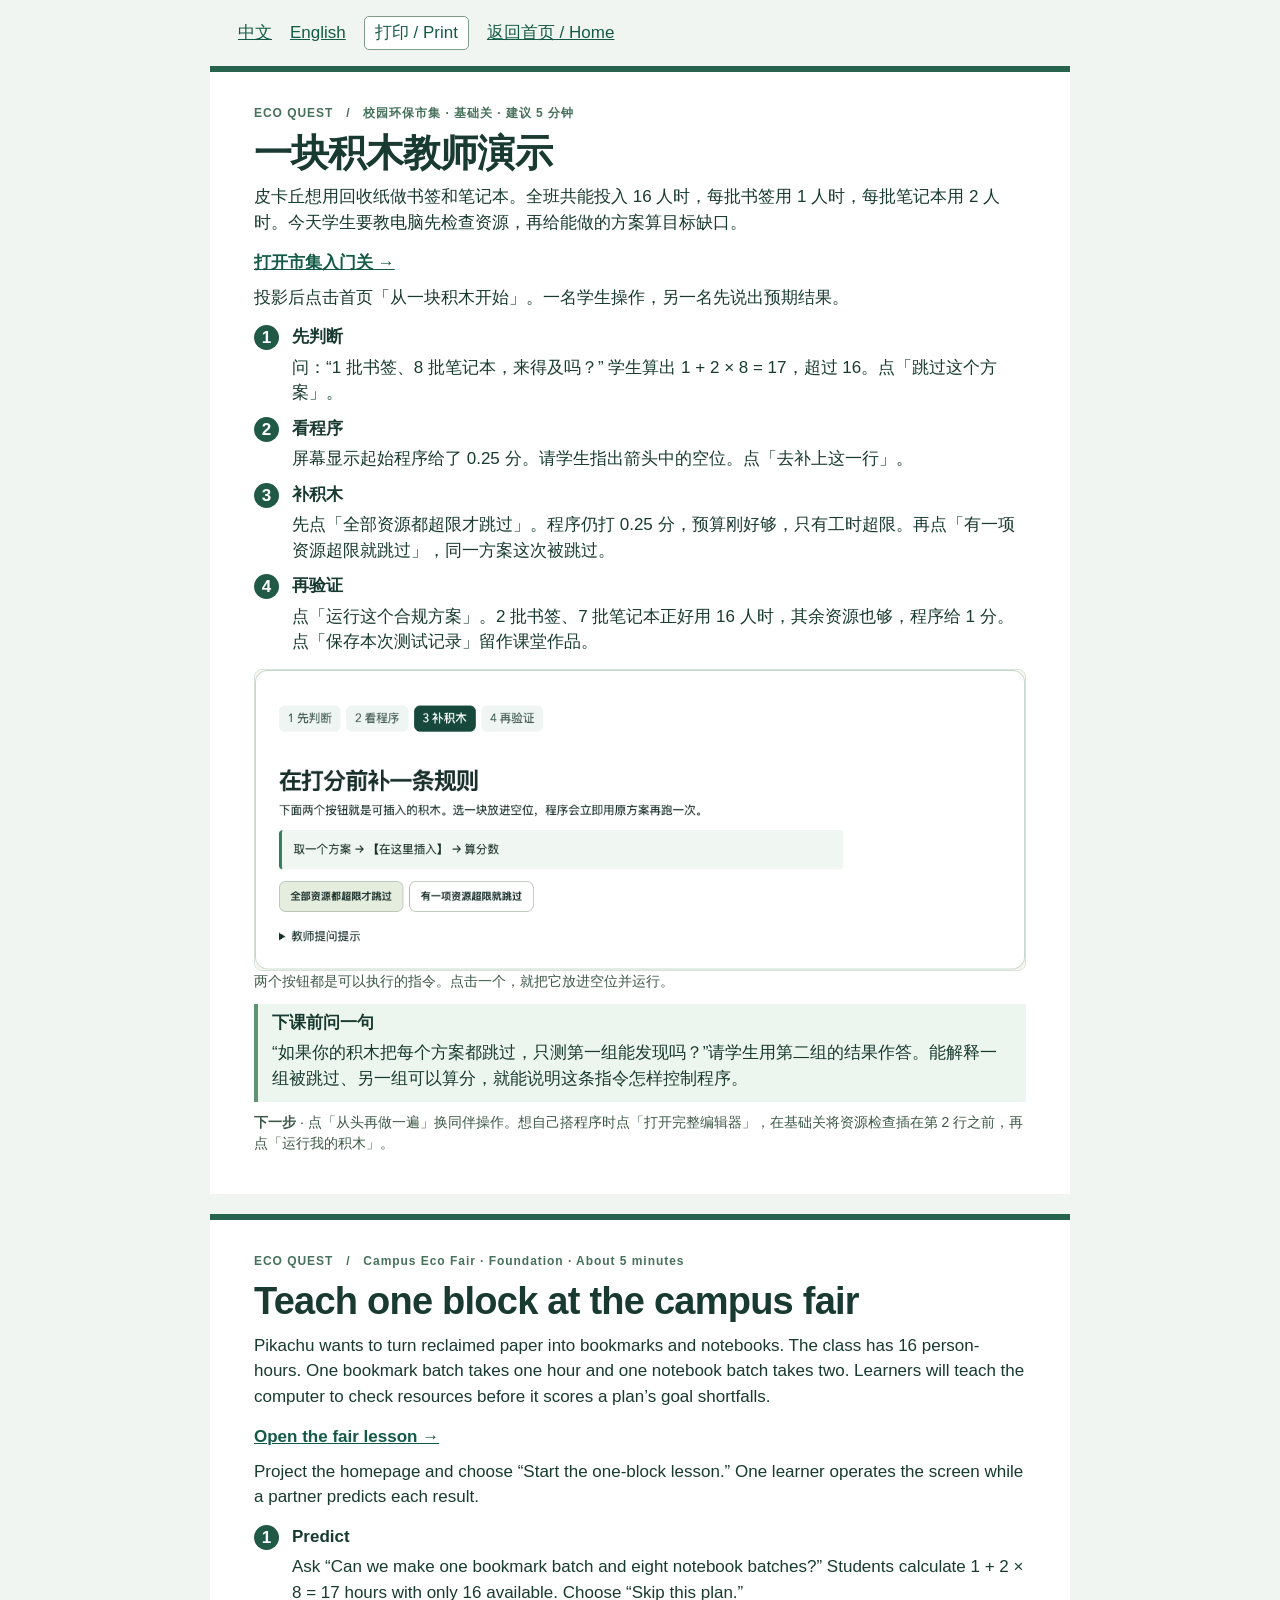
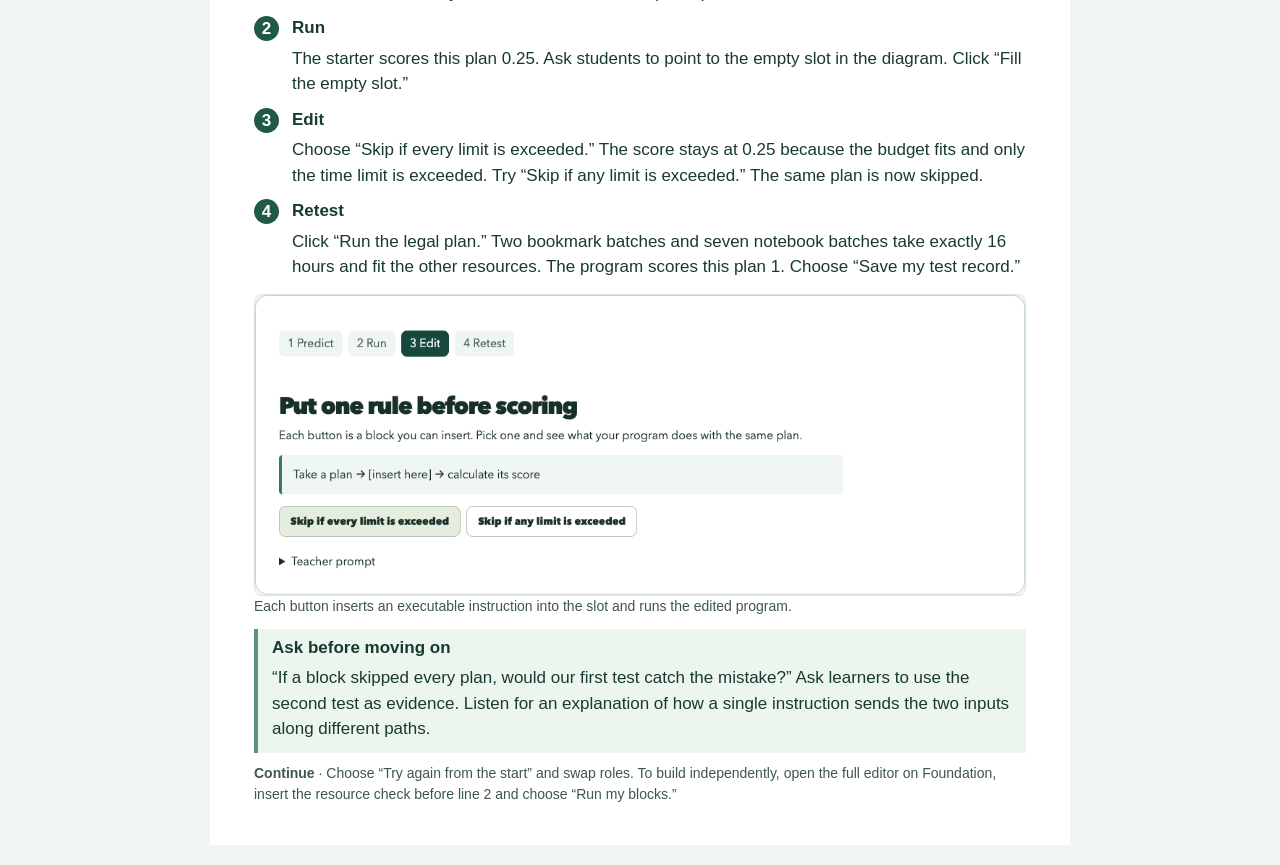
==== first-lesson.html @ d8d4cd1b "Teach resource checks with a one-block lesson and bilingual walkthrough" ====
<!doctype html>
<html lang="zh-Hans"><head><meta charset="utf-8"><meta name="viewport" content="width=device-width,initial-scale=1">
<title>一块积木教师教程 · One-block teacher walkthrough | Eco Quest</title>
<style>
*{box-sizing:border-box}html{color-scheme:light}body{margin:0;background:#f1f5f1;color:#183a30;font:17px/1.5 'PingFang SC','Helvetica Neue',Arial,sans-serif}nav,.sheet{max-width:860px;margin:0 auto}nav{padding:16px 28px;display:flex;flex-wrap:wrap;gap:18px;align-items:center}a,button{color:#135b46}button{cursor:pointer;font:inherit;border:1px solid #7e9d89;background:white;border-radius:5px;padding:3px 10px}a:focus-visible,button:focus-visible{outline:3px solid #905800}.sheet{background:white;padding:32px 44px 40px;margin-bottom:20px;border-top:6px solid #27634f;scroll-margin-top:5px}.eyebrow{font-size:12px;font-weight:bold;letter-spacing:.08em;color:#46715b}h1{font-size:clamp(27px,5vw,38px);letter-spacing:-.02em;line-height:1.13;margin:10px 0}h2{font-size:19px;margin:13px 0 2px}p{margin:5px 0}.launch{display:inline-block;margin:10px 0 4px;font-weight:700}ol{list-style:none;counter-reset:step;padding:0;margin:14px 0}li{counter-increment:step;position:relative;padding-left:38px;margin:10px 0}li:before{content:counter(step);position:absolute;left:0;top:1px;width:25px;height:25px;border-radius:50%;background:#205a46;color:white;text-align:center;font-weight:bold}figure{margin:12px 0 8px}img{display:block;width:100%;height:auto;border:1px solid #d7e2d9;border-radius:8px}figcaption,footer{font-size:14px;color:#3d5848}aside{border-left:4px solid #5e9374;background:#edf6ee;padding:6px 14px;margin-top:12px}footer{margin-top:10px}.printurl{display:none}@media(max-width:560px){.sheet{padding:20px}nav{padding:12px 20px}}@page{size:A4;margin:13mm 15mm}@media print{body{background:white;color:#123226;font-size:10.5pt;line-height:1.35;-webkit-print-color-adjust:exact;print-color-adjust:exact}nav,.launch{display:none}.printurl{display:block;font-size:9pt;color:#345845}.sheet{padding:4mm 0 0;margin:0;border-top:4px solid #27634f;max-width:none}.sheet+.sheet{break-before:page}.eyebrow{font-size:8pt}h1{font-size:23pt;margin:5px 0}h2{font-size:12pt}figure{width:90%;margin:8px 0}li{margin:7px 0}aside{margin-top:6px}figcaption,footer{font-size:9pt}}
</style></head><body><nav aria-label="Language and print"><a href="#zh">中文</a><a href="#en">English</a><button type="button" onclick="window.print()">打印 / Print</button><a href="index.html#home">返回首页 / Home</a></nav><main class="sheet" id="zh" lang="zh-Hans" aria-label="一块积木教师演示"><div class="eyebrow">ECO QUEST &nbsp; / &nbsp; 校园环保市集 · 基础关 · 建议 5 分钟</div><h1>一块积木教师演示</h1><p>皮卡丘想用回收纸做书签和笔记本。全班共能投入 16 人时，每批书签用 1 人时，每批笔记本用 2 人时。今天学生要教电脑先检查资源，再给能做的方案算目标缺口。</p><a class="launch" href="index.html?lang=zh#part/fair/code">打开市集入门关 →</a><p>投影后点击首页「从一块积木开始」。一名学生操作，另一名先说出预期结果。</p><div class="printurl">http://120.77.58.145/eco-quest/?lang=zh#part/fair/code</div><ol><li><strong>先判断</strong><p>问：“1 批书签、8 批笔记本，来得及吗？” 学生算出 1 + 2 × 8 = 17，超过 16。点「跳过这个方案」。</p></li><li><strong>看程序</strong><p>屏幕显示起始程序给了 0.25 分。请学生指出箭头中的空位。点「去补上这一行」。</p></li><li><strong>补积木</strong><p>先点「全部资源都超限才跳过」。程序仍打 0.25 分，预算刚好够，只有工时超限。再点「有一项资源超限就跳过」，同一方案这次被跳过。</p></li><li><strong>再验证</strong><p>点「运行这个合规方案」。2 批书签、7 批笔记本正好用 16 人时，其余资源也够，程序给 1 分。点「保存本次测试记录」留作课堂作品。</p></li></ol><figure><img src="assets/one-block-zh.png" alt="两个按钮都是可以执行的指令。点击一个，就把它放进空位并运行。"><figcaption>两个按钮都是可以执行的指令。点击一个，就把它放进空位并运行。</figcaption></figure><aside><strong>下课前问一句</strong><p>“如果你的积木把每个方案都跳过，只测第一组能发现吗？”请学生用第二组的结果作答。能解释一组被跳过、另一组可以算分，就能说明这条指令怎样控制程序。</p></aside><footer><strong>下一步</strong> · 点「从头再做一遍」换同伴操作。想自己搭程序时点「打开完整编辑器」，在基础关将资源检查插在第 2 行之前，再点「运行我的积木」。</footer></main><main class="sheet" id="en" lang="en" aria-label="Teach one block at the campus fair"><div class="eyebrow">ECO QUEST &nbsp; / &nbsp; Campus Eco Fair · Foundation · About 5 minutes</div><h1>Teach one block at the campus fair</h1><p>Pikachu wants to turn reclaimed paper into bookmarks and notebooks. The class has 16 person-hours. One bookmark batch takes one hour and one notebook batch takes two. Learners will teach the computer to check resources before it scores a plan’s goal shortfalls.</p><a class="launch" href="index.html?lang=en#part/fair/code">Open the fair lesson →</a><p>Project the homepage and choose “Start the one-block lesson.” One learner operates the screen while a partner predicts each result.</p><div class="printurl">http://120.77.58.145/eco-quest/?lang=en#part/fair/code</div><ol><li><strong>Predict</strong><p>Ask “Can we make one bookmark batch and eight notebook batches?” Students calculate 1 + 2 × 8 = 17 hours with only 16 available. Choose “Skip this plan.”</p></li><li><strong>Run</strong><p>The starter scores this plan 0.25. Ask students to point to the empty slot in the diagram. Click “Fill the empty slot.”</p></li><li><strong>Edit</strong><p>Choose “Skip if every limit is exceeded.” The score stays at 0.25 because the budget fits and only the time limit is exceeded. Try “Skip if any limit is exceeded.” The same plan is now skipped.</p></li><li><strong>Retest</strong><p>Click “Run the legal plan.” Two bookmark batches and seven notebook batches take exactly 16 hours and fit the other resources. The program scores this plan 1. Choose “Save my test record.”</p></li></ol><figure><img src="assets/one-block-en.png" alt="Each button inserts an executable instruction into the slot and runs the edited program."><figcaption>Each button inserts an executable instruction into the slot and runs the edited program.</figcaption></figure><aside><strong>Ask before moving on</strong><p>“If a block skipped every plan, would our first test catch the mistake?” Ask learners to use the second test as evidence. Listen for an explanation of how a single instruction sends the two inputs along different paths.</p></aside><footer><strong>Continue</strong> · Choose “Try again from the start” and swap roles. To build independently, open the full editor on Foundation, insert the resource check before line 2 and choose “Run my blocks.”</footer></main></body></html>
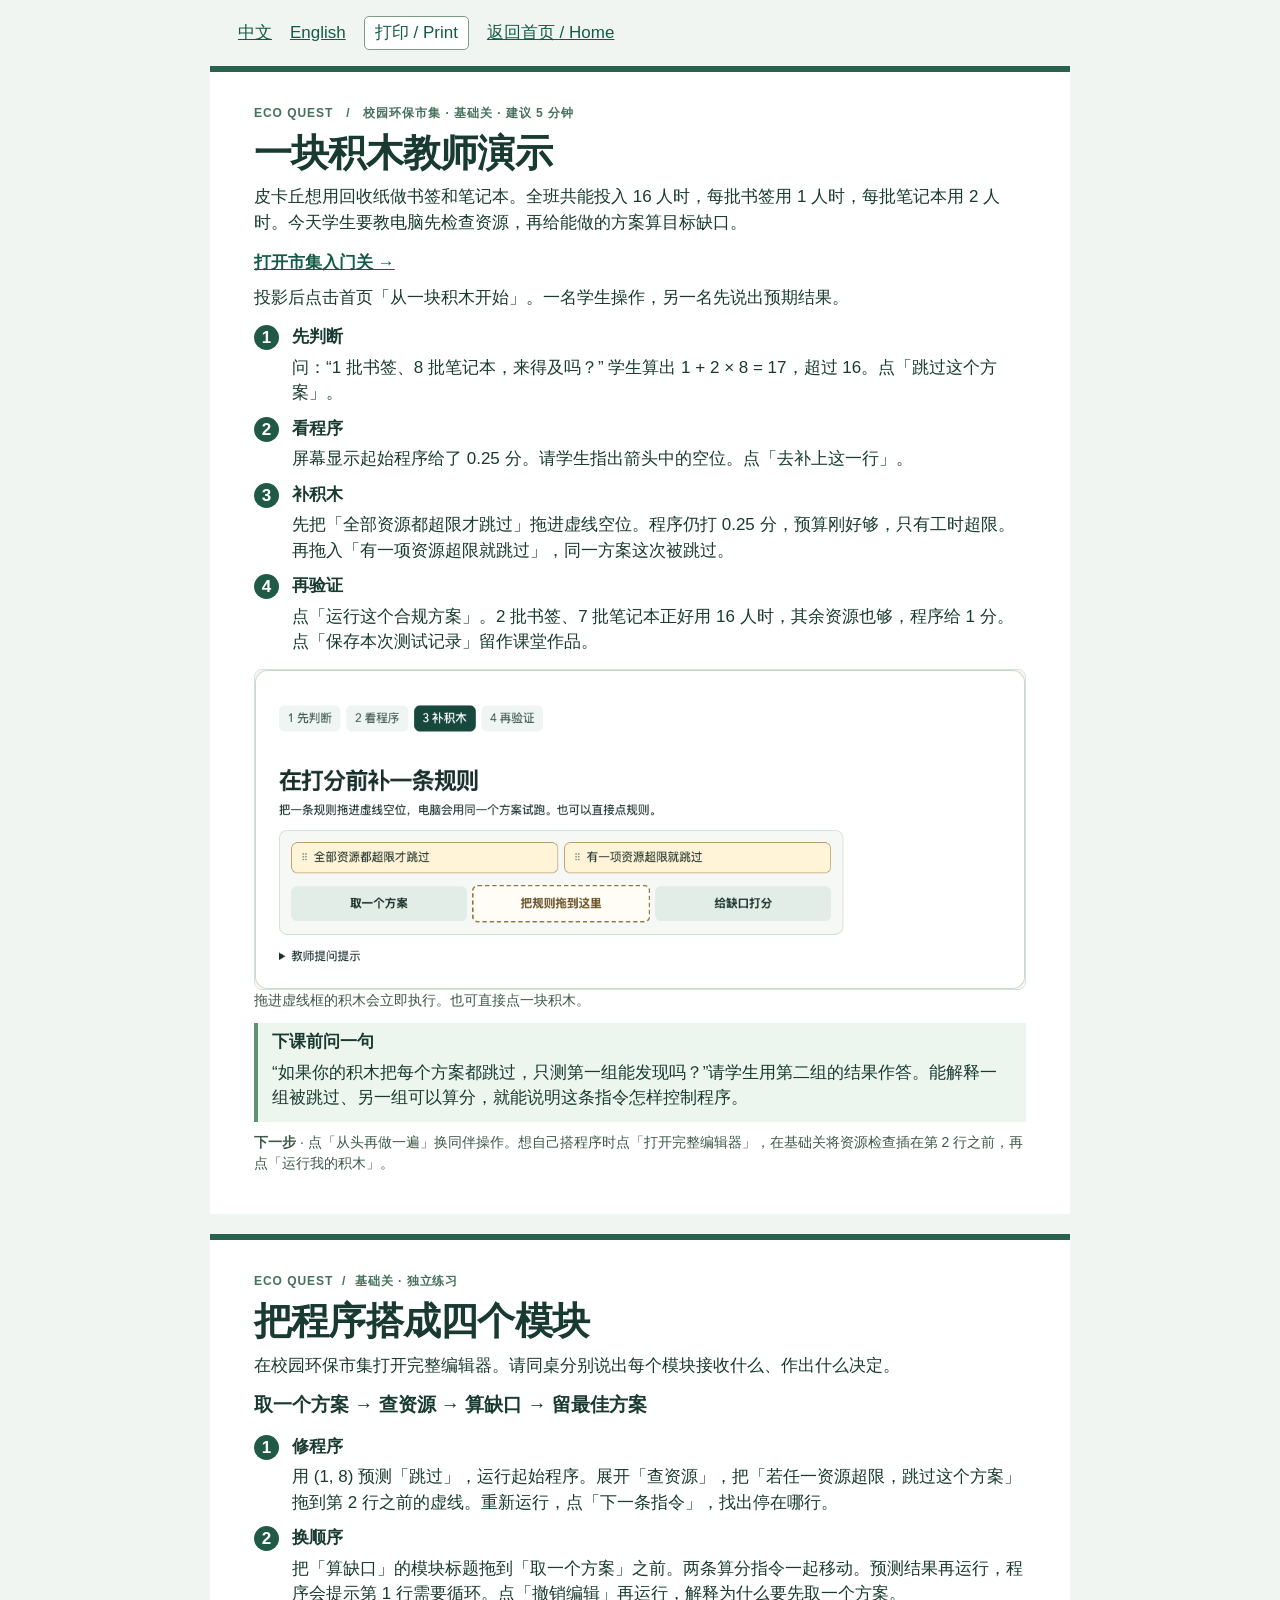
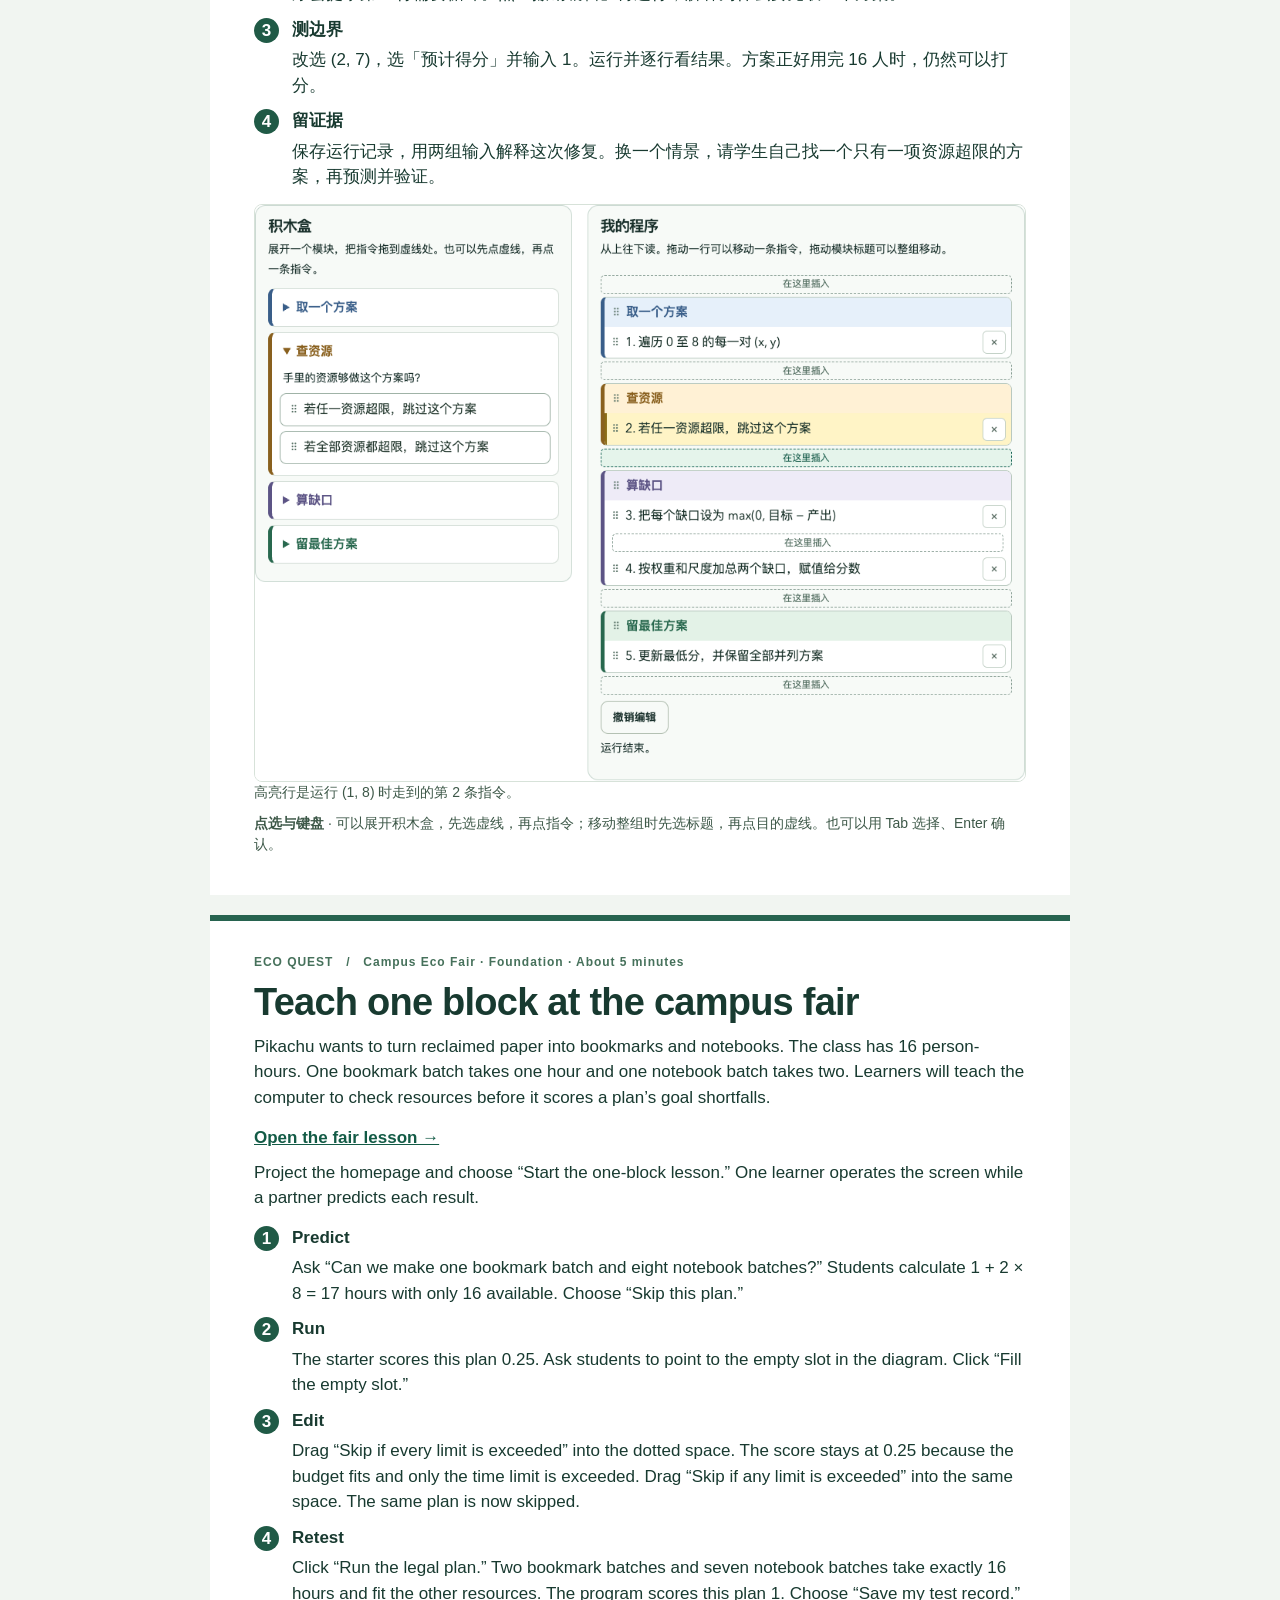
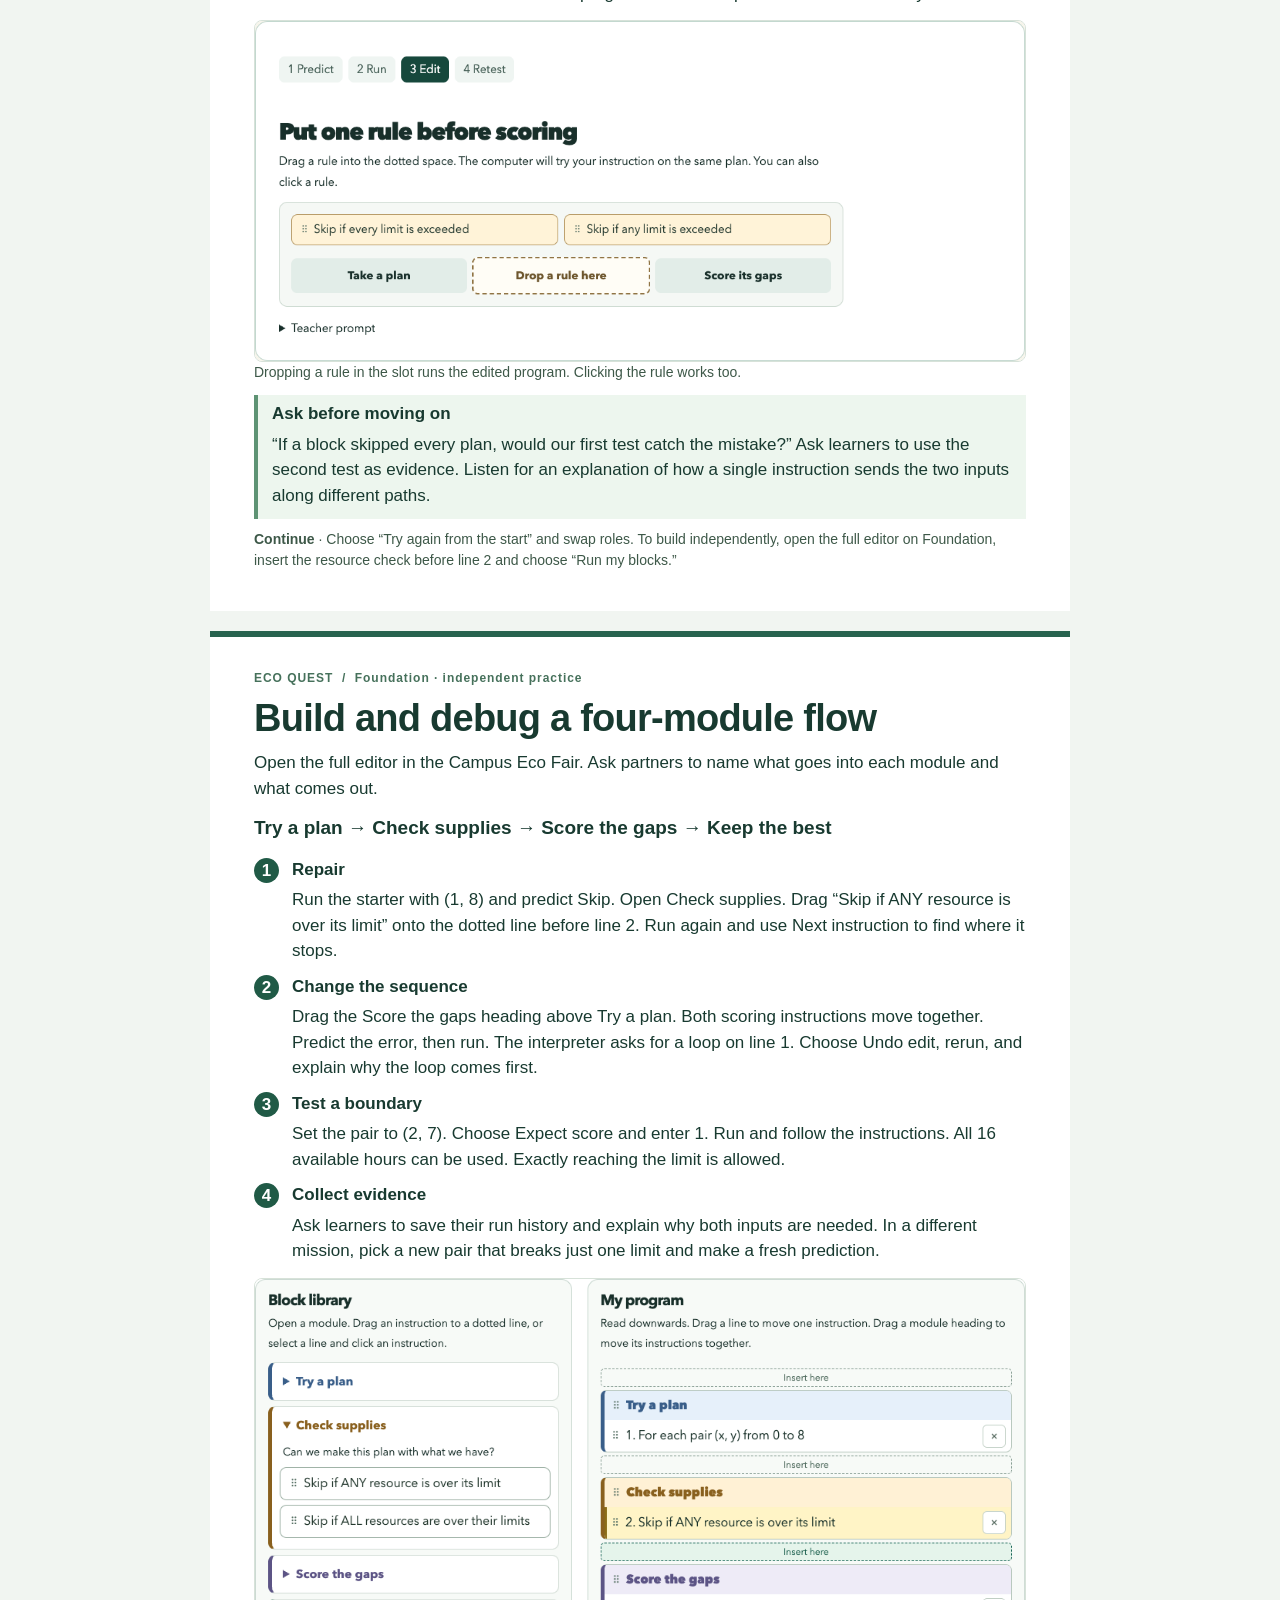
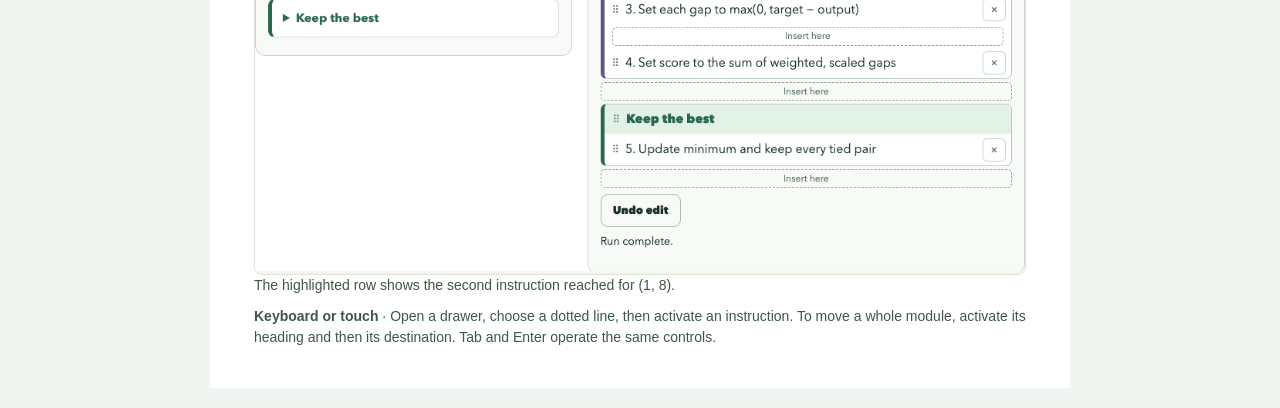
==== commit 3a8d3da2: "Let learners drag, group and trace executable planning blocks" ====
--- a/first-lesson.html
+++ b/first-lesson.html
@@ -3,4 +3,4 @@
 <title>一块积木教师教程 · One-block teacher walkthrough | Eco Quest</title>
 <style>
 *{box-sizing:border-box}html{color-scheme:light}body{margin:0;background:#f1f5f1;color:#183a30;font:17px/1.5 'PingFang SC','Helvetica Neue',Arial,sans-serif}nav,.sheet{max-width:860px;margin:0 auto}nav{padding:16px 28px;display:flex;flex-wrap:wrap;gap:18px;align-items:center}a,button{color:#135b46}button{cursor:pointer;font:inherit;border:1px solid #7e9d89;background:white;border-radius:5px;padding:3px 10px}a:focus-visible,button:focus-visible{outline:3px solid #905800}.sheet{background:white;padding:32px 44px 40px;margin-bottom:20px;border-top:6px solid #27634f;scroll-margin-top:5px}.eyebrow{font-size:12px;font-weight:bold;letter-spacing:.08em;color:#46715b}h1{font-size:clamp(27px,5vw,38px);letter-spacing:-.02em;line-height:1.13;margin:10px 0}h2{font-size:19px;margin:13px 0 2px}p{margin:5px 0}.launch{display:inline-block;margin:10px 0 4px;font-weight:700}ol{list-style:none;counter-reset:step;padding:0;margin:14px 0}li{counter-increment:step;position:relative;padding-left:38px;margin:10px 0}li:before{content:counter(step);position:absolute;left:0;top:1px;width:25px;height:25px;border-radius:50%;background:#205a46;color:white;text-align:center;font-weight:bold}figure{margin:12px 0 8px}img{display:block;width:100%;height:auto;border:1px solid #d7e2d9;border-radius:8px}figcaption,footer{font-size:14px;color:#3d5848}aside{border-left:4px solid #5e9374;background:#edf6ee;padding:6px 14px;margin-top:12px}footer{margin-top:10px}.printurl{display:none}@media(max-width:560px){.sheet{padding:20px}nav{padding:12px 20px}}@page{size:A4;margin:13mm 15mm}@media print{body{background:white;color:#123226;font-size:10.5pt;line-height:1.35;-webkit-print-color-adjust:exact;print-color-adjust:exact}nav,.launch{display:none}.printurl{display:block;font-size:9pt;color:#345845}.sheet{padding:4mm 0 0;margin:0;border-top:4px solid #27634f;max-width:none}.sheet+.sheet{break-before:page}.eyebrow{font-size:8pt}h1{font-size:23pt;margin:5px 0}h2{font-size:12pt}figure{width:90%;margin:8px 0}li{margin:7px 0}aside{margin-top:6px}figcaption,footer{font-size:9pt}}
-</style></head><body><nav aria-label="Language and print"><a href="#zh">中文</a><a href="#en">English</a><button type="button" onclick="window.print()">打印 / Print</button><a href="index.html#home">返回首页 / Home</a></nav><main class="sheet" id="zh" lang="zh-Hans" aria-label="一块积木教师演示"><div class="eyebrow">ECO QUEST &nbsp; / &nbsp; 校园环保市集 · 基础关 · 建议 5 分钟</div><h1>一块积木教师演示</h1><p>皮卡丘想用回收纸做书签和笔记本。全班共能投入 16 人时，每批书签用 1 人时，每批笔记本用 2 人时。今天学生要教电脑先检查资源，再给能做的方案算目标缺口。</p><a class="launch" href="index.html?lang=zh#part/fair/code">打开市集入门关 →</a><p>投影后点击首页「从一块积木开始」。一名学生操作，另一名先说出预期结果。</p><div class="printurl">http://120.77.58.145/eco-quest/?lang=zh#part/fair/code</div><ol><li><strong>先判断</strong><p>问：“1 批书签、8 批笔记本，来得及吗？” 学生算出 1 + 2 × 8 = 17，超过 16。点「跳过这个方案」。</p></li><li><strong>看程序</strong><p>屏幕显示起始程序给了 0.25 分。请学生指出箭头中的空位。点「去补上这一行」。</p></li><li><strong>补积木</strong><p>先点「全部资源都超限才跳过」。程序仍打 0.25 分，预算刚好够，只有工时超限。再点「有一项资源超限就跳过」，同一方案这次被跳过。</p></li><li><strong>再验证</strong><p>点「运行这个合规方案」。2 批书签、7 批笔记本正好用 16 人时，其余资源也够，程序给 1 分。点「保存本次测试记录」留作课堂作品。</p></li></ol><figure><img src="assets/one-block-zh.png" alt="两个按钮都是可以执行的指令。点击一个，就把它放进空位并运行。"><figcaption>两个按钮都是可以执行的指令。点击一个，就把它放进空位并运行。</figcaption></figure><aside><strong>下课前问一句</strong><p>“如果你的积木把每个方案都跳过，只测第一组能发现吗？”请学生用第二组的结果作答。能解释一组被跳过、另一组可以算分，就能说明这条指令怎样控制程序。</p></aside><footer><strong>下一步</strong> · 点「从头再做一遍」换同伴操作。想自己搭程序时点「打开完整编辑器」，在基础关将资源检查插在第 2 行之前，再点「运行我的积木」。</footer></main><main class="sheet" id="en" lang="en" aria-label="Teach one block at the campus fair"><div class="eyebrow">ECO QUEST &nbsp; / &nbsp; Campus Eco Fair · Foundation · About 5 minutes</div><h1>Teach one block at the campus fair</h1><p>Pikachu wants to turn reclaimed paper into bookmarks and notebooks. The class has 16 person-hours. One bookmark batch takes one hour and one notebook batch takes two. Learners will teach the computer to check resources before it scores a plan’s goal shortfalls.</p><a class="launch" href="index.html?lang=en#part/fair/code">Open the fair lesson →</a><p>Project the homepage and choose “Start the one-block lesson.” One learner operates the screen while a partner predicts each result.</p><div class="printurl">http://120.77.58.145/eco-quest/?lang=en#part/fair/code</div><ol><li><strong>Predict</strong><p>Ask “Can we make one bookmark batch and eight notebook batches?” Students calculate 1 + 2 × 8 = 17 hours with only 16 available. Choose “Skip this plan.”</p></li><li><strong>Run</strong><p>The starter scores this plan 0.25. Ask students to point to the empty slot in the diagram. Click “Fill the empty slot.”</p></li><li><strong>Edit</strong><p>Choose “Skip if every limit is exceeded.” The score stays at 0.25 because the budget fits and only the time limit is exceeded. Try “Skip if any limit is exceeded.” The same plan is now skipped.</p></li><li><strong>Retest</strong><p>Click “Run the legal plan.” Two bookmark batches and seven notebook batches take exactly 16 hours and fit the other resources. The program scores this plan 1. Choose “Save my test record.”</p></li></ol><figure><img src="assets/one-block-en.png" alt="Each button inserts an executable instruction into the slot and runs the edited program."><figcaption>Each button inserts an executable instruction into the slot and runs the edited program.</figcaption></figure><aside><strong>Ask before moving on</strong><p>“If a block skipped every plan, would our first test catch the mistake?” Ask learners to use the second test as evidence. Listen for an explanation of how a single instruction sends the two inputs along different paths.</p></aside><footer><strong>Continue</strong> · Choose “Try again from the start” and swap roles. To build independently, open the full editor on Foundation, insert the resource check before line 2 and choose “Run my blocks.”</footer></main></body></html>
+@media print{.extra figure{width:70%;margin:5px 0}.extra li{margin:4px 0}} </style></head><body><nav aria-label="Language and print"><a href="#zh">中文</a><a href="#en">English</a><button type="button" onclick="window.print()">打印 / Print</button><a href="index.html#home">返回首页 / Home</a></nav><main class="sheet" id="zh" lang="zh-Hans" aria-label="一块积木教师演示"><div class="eyebrow">ECO QUEST &nbsp; / &nbsp; 校园环保市集 · 基础关 · 建议 5 分钟</div><h1>一块积木教师演示</h1><p>皮卡丘想用回收纸做书签和笔记本。全班共能投入 16 人时，每批书签用 1 人时，每批笔记本用 2 人时。今天学生要教电脑先检查资源，再给能做的方案算目标缺口。</p><a class="launch" href="index.html?lang=zh#part/fair/code">打开市集入门关 →</a><p>投影后点击首页「从一块积木开始」。一名学生操作，另一名先说出预期结果。</p><div class="printurl">http://120.77.58.145/eco-quest/?lang=zh#part/fair/code</div><ol><li><strong>先判断</strong><p>问：“1 批书签、8 批笔记本，来得及吗？” 学生算出 1 + 2 × 8 = 17，超过 16。点「跳过这个方案」。</p></li><li><strong>看程序</strong><p>屏幕显示起始程序给了 0.25 分。请学生指出箭头中的空位。点「去补上这一行」。</p></li><li><strong>补积木</strong><p>先把「全部资源都超限才跳过」拖进虚线空位。程序仍打 0.25 分，预算刚好够，只有工时超限。再拖入「有一项资源超限就跳过」，同一方案这次被跳过。</p></li><li><strong>再验证</strong><p>点「运行这个合规方案」。2 批书签、7 批笔记本正好用 16 人时，其余资源也够，程序给 1 分。点「保存本次测试记录」留作课堂作品。</p></li></ol><figure><img src="assets/one-block-zh.png?v=flow-1" alt="拖进虚线框的积木会立即执行。也可直接点一块积木。"><figcaption>拖进虚线框的积木会立即执行。也可直接点一块积木。</figcaption></figure><aside><strong>下课前问一句</strong><p>“如果你的积木把每个方案都跳过，只测第一组能发现吗？”请学生用第二组的结果作答。能解释一组被跳过、另一组可以算分，就能说明这条指令怎样控制程序。</p></aside><footer><strong>下一步</strong> · 点「从头再做一遍」换同伴操作。想自己搭程序时点「打开完整编辑器」，在基础关将资源检查插在第 2 行之前，再点「运行我的积木」。</footer></main><section class="sheet extra" lang="zh" id="zh-flow"><div class="eyebrow">ECO QUEST &nbsp;/&nbsp; 基础关 · 独立练习</div><h1>把程序搭成四个模块</h1><p>在校园环保市集打开完整编辑器。请同桌分别说出每个模块接收什么、作出什么决定。</p><h2>取一个方案 → 查资源 → 算缺口 → 留最佳方案</h2><ol><li><strong>修程序</strong><p>用 (1, 8) 预测「跳过」，运行起始程序。展开「查资源」，把「若任一资源超限，跳过这个方案」拖到第 2 行之前的虚线。重新运行，点「下一条指令」，找出停在哪行。</p></li><li><strong>换顺序</strong><p>把「算缺口」的模块标题拖到「取一个方案」之前。两条算分指令一起移动。预测结果再运行，程序会提示第 1 行需要循环。点「撤销编辑」再运行，解释为什么要先取一个方案。</p></li><li><strong>测边界</strong><p>改选 (2, 7)，选「预计得分」并输入 1。运行并逐行看结果。方案正好用完 16 人时，仍然可以打分。</p></li><li><strong>留证据</strong><p>保存运行记录，用两组输入解释这次修复。换一个情景，请学生自己找一个只有一项资源超限的方案，再预测并验证。</p></li></ol><figure><img src="assets/flow-editor-zh.png" alt="高亮行是运行 (1, 8) 时走到的第 2 条指令。"><figcaption>高亮行是运行 (1, 8) 时走到的第 2 条指令。</figcaption></figure><footer><strong>点选与键盘</strong> · 可以展开积木盒，先选虚线，再点指令；移动整组时先选标题，再点目的虚线。也可以用 Tab 选择、Enter 确认。</footer></section><main class="sheet" id="en" lang="en" aria-label="Teach one block at the campus fair"><div class="eyebrow">ECO QUEST &nbsp; / &nbsp; Campus Eco Fair · Foundation · About 5 minutes</div><h1>Teach one block at the campus fair</h1><p>Pikachu wants to turn reclaimed paper into bookmarks and notebooks. The class has 16 person-hours. One bookmark batch takes one hour and one notebook batch takes two. Learners will teach the computer to check resources before it scores a plan’s goal shortfalls.</p><a class="launch" href="index.html?lang=en#part/fair/code">Open the fair lesson →</a><p>Project the homepage and choose “Start the one-block lesson.” One learner operates the screen while a partner predicts each result.</p><div class="printurl">http://120.77.58.145/eco-quest/?lang=en#part/fair/code</div><ol><li><strong>Predict</strong><p>Ask “Can we make one bookmark batch and eight notebook batches?” Students calculate 1 + 2 × 8 = 17 hours with only 16 available. Choose “Skip this plan.”</p></li><li><strong>Run</strong><p>The starter scores this plan 0.25. Ask students to point to the empty slot in the diagram. Click “Fill the empty slot.”</p></li><li><strong>Edit</strong><p>Drag “Skip if every limit is exceeded” into the dotted space. The score stays at 0.25 because the budget fits and only the time limit is exceeded. Drag “Skip if any limit is exceeded” into the same space. The same plan is now skipped.</p></li><li><strong>Retest</strong><p>Click “Run the legal plan.” Two bookmark batches and seven notebook batches take exactly 16 hours and fit the other resources. The program scores this plan 1. Choose “Save my test record.”</p></li></ol><figure><img src="assets/one-block-en.png?v=flow-1" alt="Dropping a rule in the slot runs the edited program. Clicking the rule works too."><figcaption>Dropping a rule in the slot runs the edited program. Clicking the rule works too.</figcaption></figure><aside><strong>Ask before moving on</strong><p>“If a block skipped every plan, would our first test catch the mistake?” Ask learners to use the second test as evidence. Listen for an explanation of how a single instruction sends the two inputs along different paths.</p></aside><footer><strong>Continue</strong> · Choose “Try again from the start” and swap roles. To build independently, open the full editor on Foundation, insert the resource check before line 2 and choose “Run my blocks.”</footer></main><section class="sheet extra" lang="en" id="en-flow"><div class="eyebrow">ECO QUEST &nbsp;/&nbsp; Foundation · independent practice</div><h1>Build and debug a four-module flow</h1><p>Open the full editor in the Campus Eco Fair. Ask partners to name what goes into each module and what comes out.</p><h2>Try a plan → Check supplies → Score the gaps → Keep the best</h2><ol><li><strong>Repair</strong><p>Run the starter with (1, 8) and predict Skip. Open Check supplies. Drag “Skip if ANY resource is over its limit” onto the dotted line before line 2. Run again and use Next instruction to find where it stops.</p></li><li><strong>Change the sequence</strong><p>Drag the Score the gaps heading above Try a plan. Both scoring instructions move together. Predict the error, then run. The interpreter asks for a loop on line 1. Choose Undo edit, rerun, and explain why the loop comes first.</p></li><li><strong>Test a boundary</strong><p>Set the pair to (2, 7). Choose Expect score and enter 1. Run and follow the instructions. All 16 available hours can be used. Exactly reaching the limit is allowed.</p></li><li><strong>Collect evidence</strong><p>Ask learners to save their run history and explain why both inputs are needed. In a different mission, pick a new pair that breaks just one limit and make a fresh prediction.</p></li></ol><figure><img src="assets/flow-editor-en.png" alt="The highlighted row shows the second instruction reached for (1, 8)."><figcaption>The highlighted row shows the second instruction reached for (1, 8).</figcaption></figure><footer><strong>Keyboard or touch</strong> · Open a drawer, choose a dotted line, then activate an instruction. To move a whole module, activate its heading and then its destination. Tab and Enter operate the same controls.</footer></section></body></html>
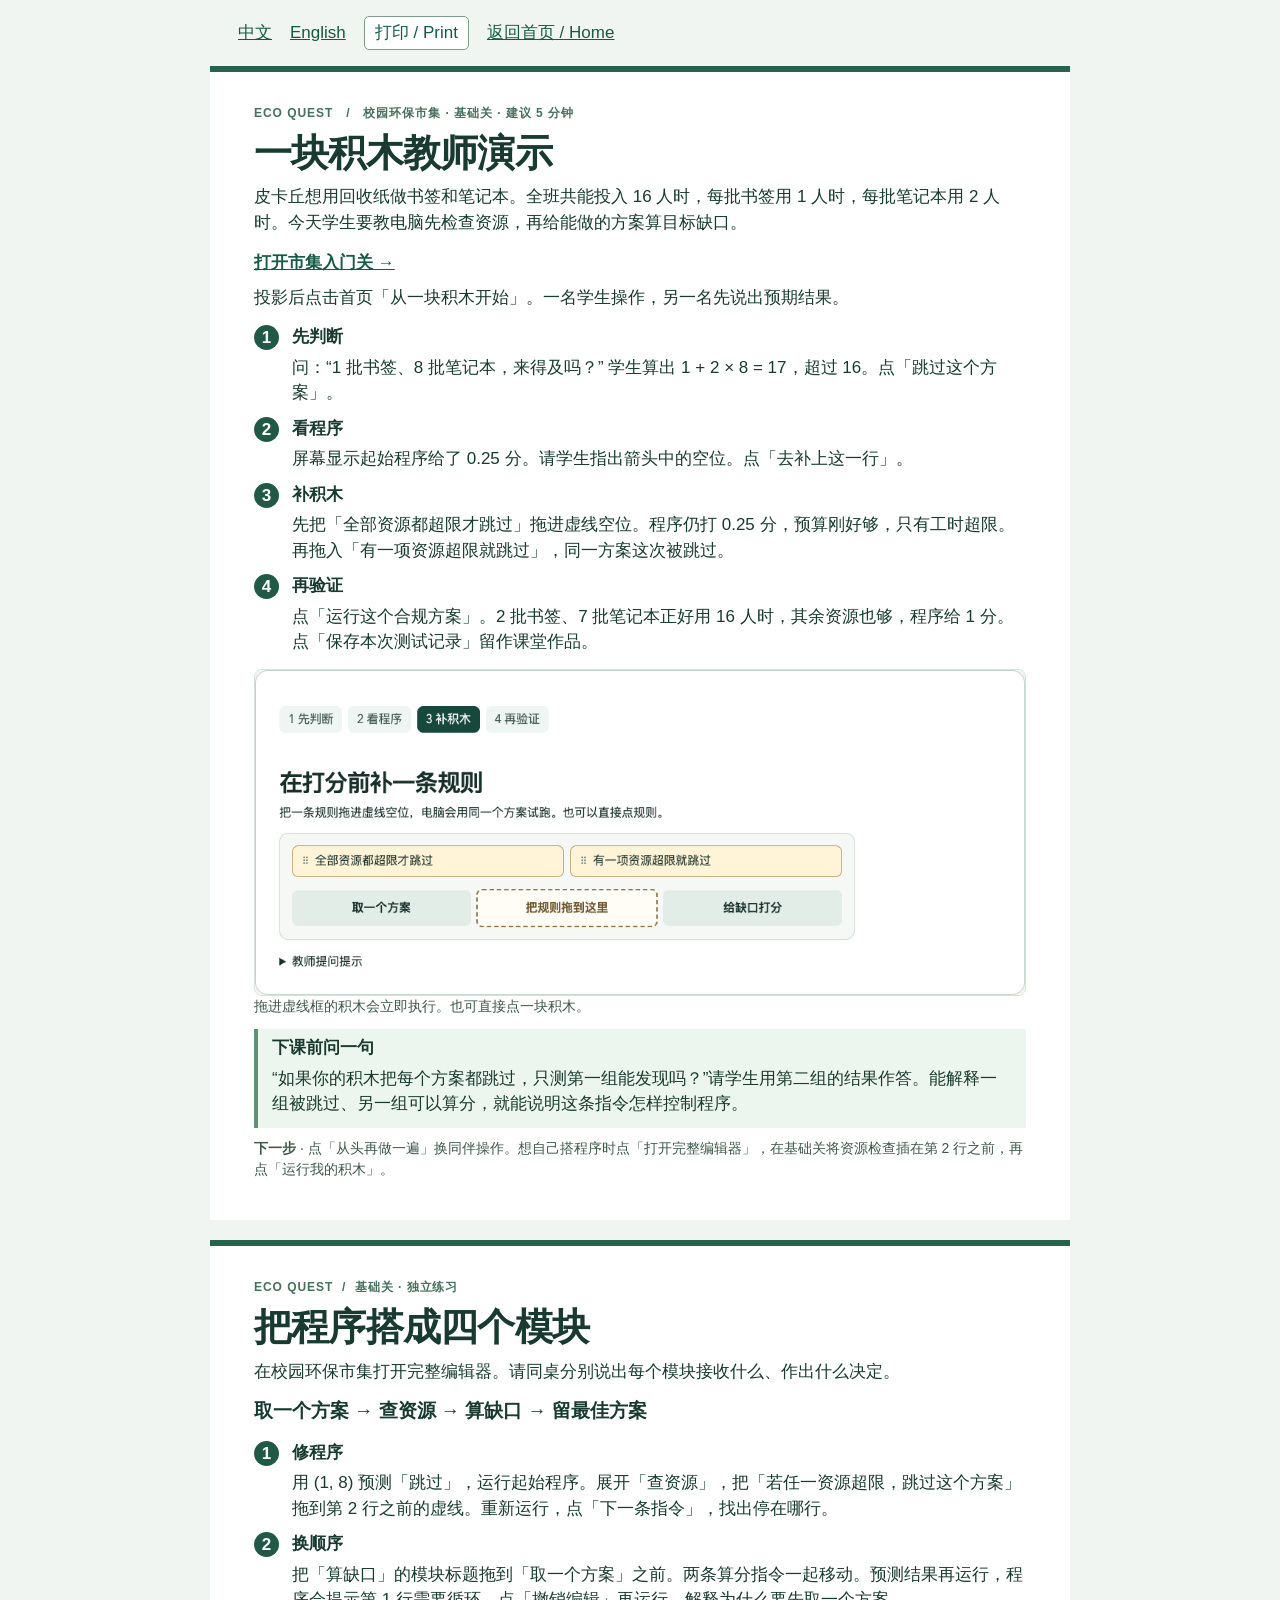
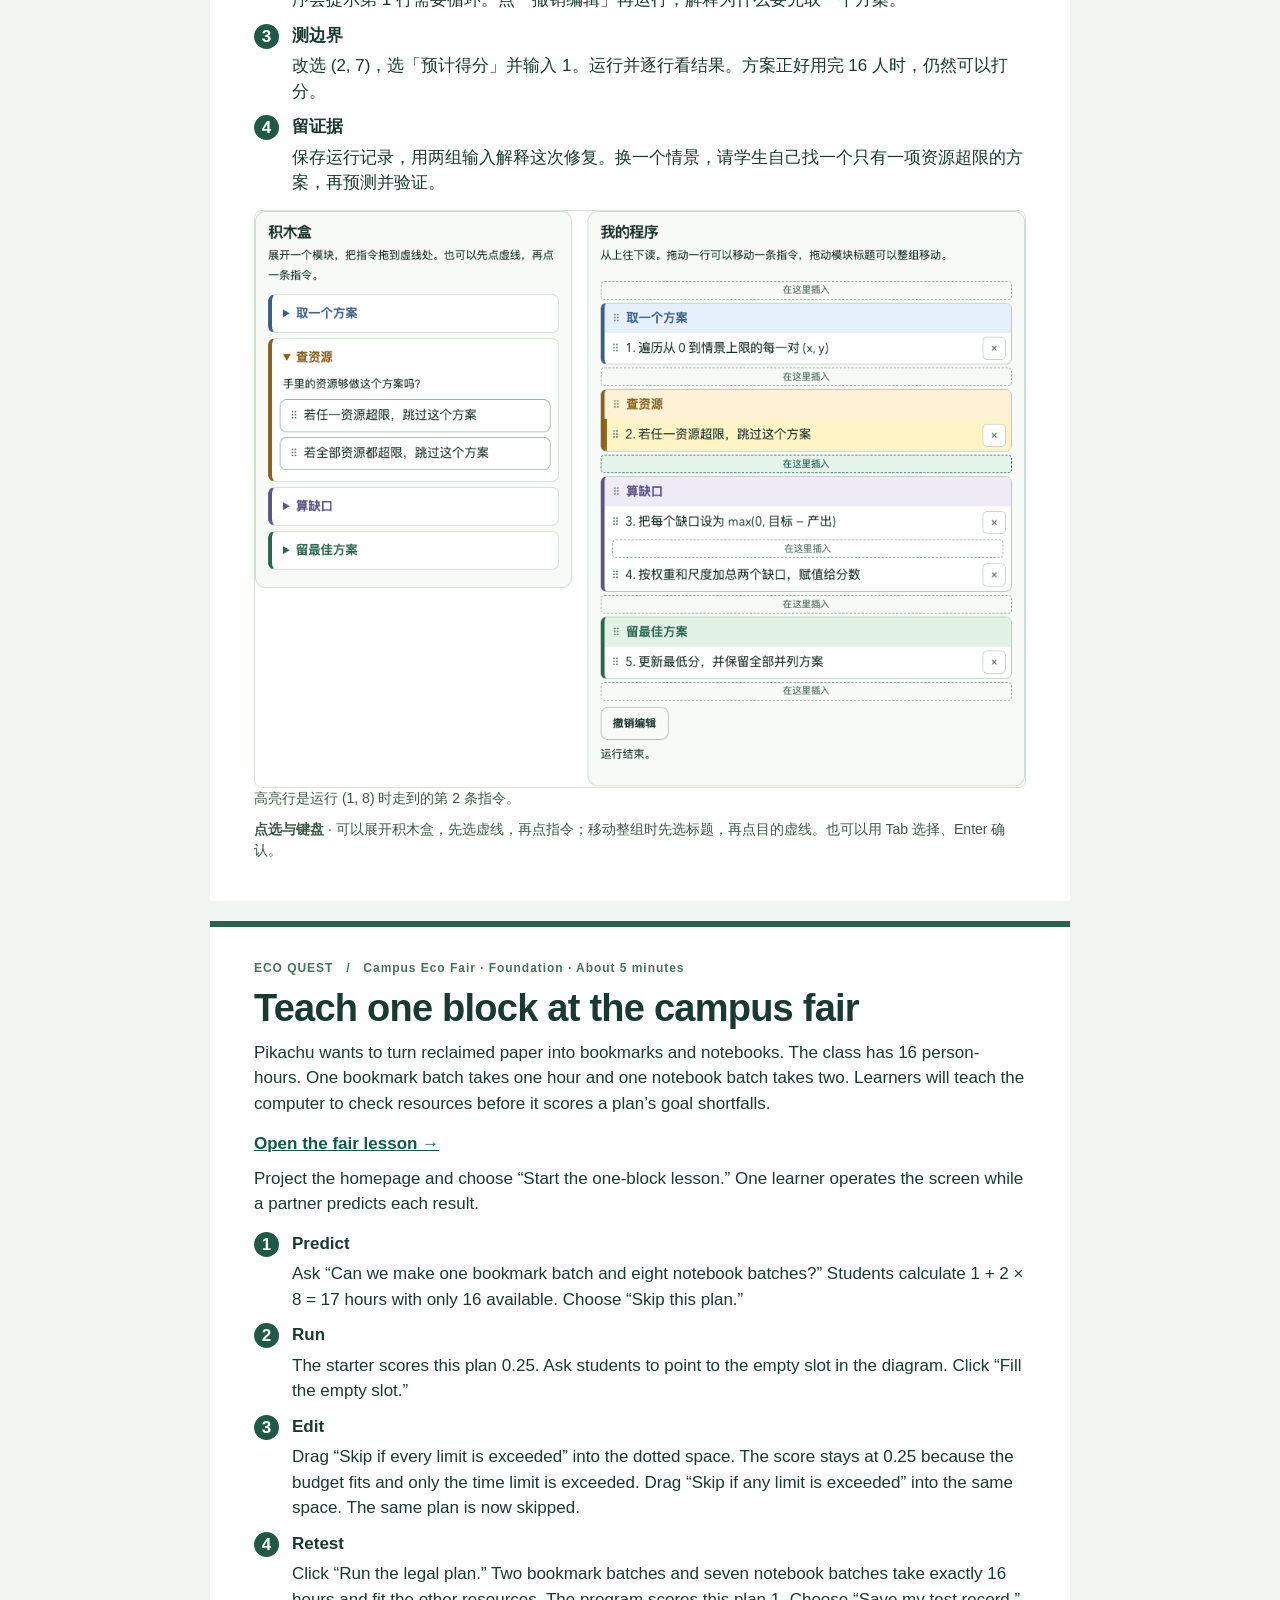
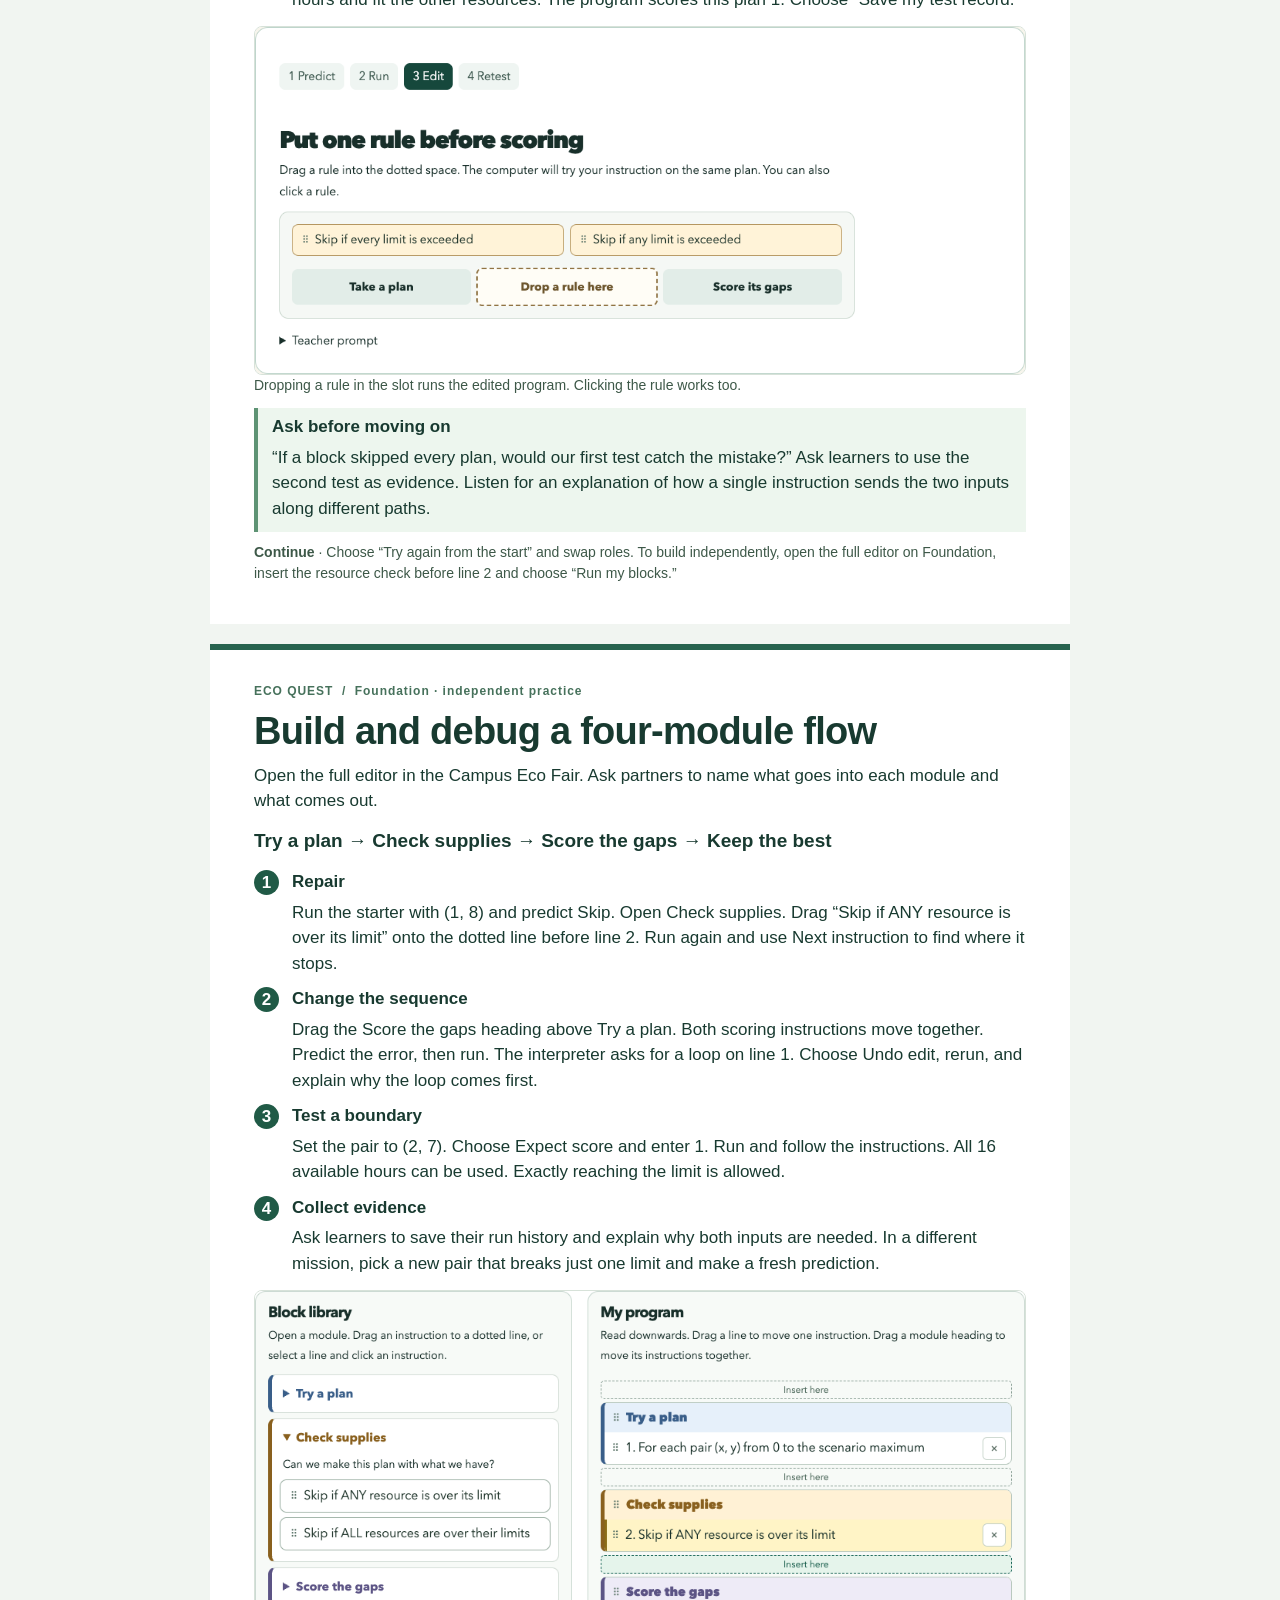
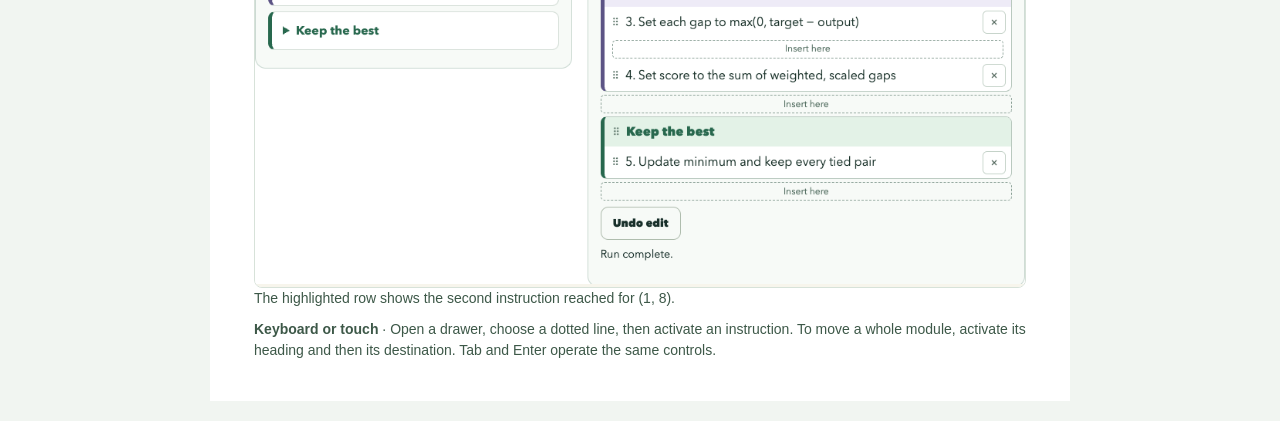
==== commit 85884bd4: "Correct all lesson inputs, battle feedback, and classroom teaching materials" ====
--- a/first-lesson.html
+++ b/first-lesson.html
@@ -3,4 +3,4 @@
 <title>一块积木教师教程 · One-block teacher walkthrough | Eco Quest</title>
 <style>
 *{box-sizing:border-box}html{color-scheme:light}body{margin:0;background:#f1f5f1;color:#183a30;font:17px/1.5 'PingFang SC','Helvetica Neue',Arial,sans-serif}nav,.sheet{max-width:860px;margin:0 auto}nav{padding:16px 28px;display:flex;flex-wrap:wrap;gap:18px;align-items:center}a,button{color:#135b46}button{cursor:pointer;font:inherit;border:1px solid #7e9d89;background:white;border-radius:5px;padding:3px 10px}a:focus-visible,button:focus-visible{outline:3px solid #905800}.sheet{background:white;padding:32px 44px 40px;margin-bottom:20px;border-top:6px solid #27634f;scroll-margin-top:5px}.eyebrow{font-size:12px;font-weight:bold;letter-spacing:.08em;color:#46715b}h1{font-size:clamp(27px,5vw,38px);letter-spacing:-.02em;line-height:1.13;margin:10px 0}h2{font-size:19px;margin:13px 0 2px}p{margin:5px 0}.launch{display:inline-block;margin:10px 0 4px;font-weight:700}ol{list-style:none;counter-reset:step;padding:0;margin:14px 0}li{counter-increment:step;position:relative;padding-left:38px;margin:10px 0}li:before{content:counter(step);position:absolute;left:0;top:1px;width:25px;height:25px;border-radius:50%;background:#205a46;color:white;text-align:center;font-weight:bold}figure{margin:12px 0 8px}img{display:block;width:100%;height:auto;border:1px solid #d7e2d9;border-radius:8px}figcaption,footer{font-size:14px;color:#3d5848}aside{border-left:4px solid #5e9374;background:#edf6ee;padding:6px 14px;margin-top:12px}footer{margin-top:10px}.printurl{display:none}@media(max-width:560px){.sheet{padding:20px}nav{padding:12px 20px}}@page{size:A4;margin:13mm 15mm}@media print{body{background:white;color:#123226;font-size:10.5pt;line-height:1.35;-webkit-print-color-adjust:exact;print-color-adjust:exact}nav,.launch{display:none}.printurl{display:block;font-size:9pt;color:#345845}.sheet{padding:4mm 0 0;margin:0;border-top:4px solid #27634f;max-width:none}.sheet+.sheet{break-before:page}.eyebrow{font-size:8pt}h1{font-size:23pt;margin:5px 0}h2{font-size:12pt}figure{width:90%;margin:8px 0}li{margin:7px 0}aside{margin-top:6px}figcaption,footer{font-size:9pt}}
-@media print{.extra figure{width:70%;margin:5px 0}.extra li{margin:4px 0}} </style></head><body><nav aria-label="Language and print"><a href="#zh">中文</a><a href="#en">English</a><button type="button" onclick="window.print()">打印 / Print</button><a href="index.html#home">返回首页 / Home</a></nav><main class="sheet" id="zh" lang="zh-Hans" aria-label="一块积木教师演示"><div class="eyebrow">ECO QUEST &nbsp; / &nbsp; 校园环保市集 · 基础关 · 建议 5 分钟</div><h1>一块积木教师演示</h1><p>皮卡丘想用回收纸做书签和笔记本。全班共能投入 16 人时，每批书签用 1 人时，每批笔记本用 2 人时。今天学生要教电脑先检查资源，再给能做的方案算目标缺口。</p><a class="launch" href="index.html?lang=zh#part/fair/code">打开市集入门关 →</a><p>投影后点击首页「从一块积木开始」。一名学生操作，另一名先说出预期结果。</p><div class="printurl">http://120.77.58.145/eco-quest/?lang=zh#part/fair/code</div><ol><li><strong>先判断</strong><p>问：“1 批书签、8 批笔记本，来得及吗？” 学生算出 1 + 2 × 8 = 17，超过 16。点「跳过这个方案」。</p></li><li><strong>看程序</strong><p>屏幕显示起始程序给了 0.25 分。请学生指出箭头中的空位。点「去补上这一行」。</p></li><li><strong>补积木</strong><p>先把「全部资源都超限才跳过」拖进虚线空位。程序仍打 0.25 分，预算刚好够，只有工时超限。再拖入「有一项资源超限就跳过」，同一方案这次被跳过。</p></li><li><strong>再验证</strong><p>点「运行这个合规方案」。2 批书签、7 批笔记本正好用 16 人时，其余资源也够，程序给 1 分。点「保存本次测试记录」留作课堂作品。</p></li></ol><figure><img src="assets/one-block-zh.png?v=flow-1" alt="拖进虚线框的积木会立即执行。也可直接点一块积木。"><figcaption>拖进虚线框的积木会立即执行。也可直接点一块积木。</figcaption></figure><aside><strong>下课前问一句</strong><p>“如果你的积木把每个方案都跳过，只测第一组能发现吗？”请学生用第二组的结果作答。能解释一组被跳过、另一组可以算分，就能说明这条指令怎样控制程序。</p></aside><footer><strong>下一步</strong> · 点「从头再做一遍」换同伴操作。想自己搭程序时点「打开完整编辑器」，在基础关将资源检查插在第 2 行之前，再点「运行我的积木」。</footer></main><section class="sheet extra" lang="zh" id="zh-flow"><div class="eyebrow">ECO QUEST &nbsp;/&nbsp; 基础关 · 独立练习</div><h1>把程序搭成四个模块</h1><p>在校园环保市集打开完整编辑器。请同桌分别说出每个模块接收什么、作出什么决定。</p><h2>取一个方案 → 查资源 → 算缺口 → 留最佳方案</h2><ol><li><strong>修程序</strong><p>用 (1, 8) 预测「跳过」，运行起始程序。展开「查资源」，把「若任一资源超限，跳过这个方案」拖到第 2 行之前的虚线。重新运行，点「下一条指令」，找出停在哪行。</p></li><li><strong>换顺序</strong><p>把「算缺口」的模块标题拖到「取一个方案」之前。两条算分指令一起移动。预测结果再运行，程序会提示第 1 行需要循环。点「撤销编辑」再运行，解释为什么要先取一个方案。</p></li><li><strong>测边界</strong><p>改选 (2, 7)，选「预计得分」并输入 1。运行并逐行看结果。方案正好用完 16 人时，仍然可以打分。</p></li><li><strong>留证据</strong><p>保存运行记录，用两组输入解释这次修复。换一个情景，请学生自己找一个只有一项资源超限的方案，再预测并验证。</p></li></ol><figure><img src="assets/flow-editor-zh.png" alt="高亮行是运行 (1, 8) 时走到的第 2 条指令。"><figcaption>高亮行是运行 (1, 8) 时走到的第 2 条指令。</figcaption></figure><footer><strong>点选与键盘</strong> · 可以展开积木盒，先选虚线，再点指令；移动整组时先选标题，再点目的虚线。也可以用 Tab 选择、Enter 确认。</footer></section><main class="sheet" id="en" lang="en" aria-label="Teach one block at the campus fair"><div class="eyebrow">ECO QUEST &nbsp; / &nbsp; Campus Eco Fair · Foundation · About 5 minutes</div><h1>Teach one block at the campus fair</h1><p>Pikachu wants to turn reclaimed paper into bookmarks and notebooks. The class has 16 person-hours. One bookmark batch takes one hour and one notebook batch takes two. Learners will teach the computer to check resources before it scores a plan’s goal shortfalls.</p><a class="launch" href="index.html?lang=en#part/fair/code">Open the fair lesson →</a><p>Project the homepage and choose “Start the one-block lesson.” One learner operates the screen while a partner predicts each result.</p><div class="printurl">http://120.77.58.145/eco-quest/?lang=en#part/fair/code</div><ol><li><strong>Predict</strong><p>Ask “Can we make one bookmark batch and eight notebook batches?” Students calculate 1 + 2 × 8 = 17 hours with only 16 available. Choose “Skip this plan.”</p></li><li><strong>Run</strong><p>The starter scores this plan 0.25. Ask students to point to the empty slot in the diagram. Click “Fill the empty slot.”</p></li><li><strong>Edit</strong><p>Drag “Skip if every limit is exceeded” into the dotted space. The score stays at 0.25 because the budget fits and only the time limit is exceeded. Drag “Skip if any limit is exceeded” into the same space. The same plan is now skipped.</p></li><li><strong>Retest</strong><p>Click “Run the legal plan.” Two bookmark batches and seven notebook batches take exactly 16 hours and fit the other resources. The program scores this plan 1. Choose “Save my test record.”</p></li></ol><figure><img src="assets/one-block-en.png?v=flow-1" alt="Dropping a rule in the slot runs the edited program. Clicking the rule works too."><figcaption>Dropping a rule in the slot runs the edited program. Clicking the rule works too.</figcaption></figure><aside><strong>Ask before moving on</strong><p>“If a block skipped every plan, would our first test catch the mistake?” Ask learners to use the second test as evidence. Listen for an explanation of how a single instruction sends the two inputs along different paths.</p></aside><footer><strong>Continue</strong> · Choose “Try again from the start” and swap roles. To build independently, open the full editor on Foundation, insert the resource check before line 2 and choose “Run my blocks.”</footer></main><section class="sheet extra" lang="en" id="en-flow"><div class="eyebrow">ECO QUEST &nbsp;/&nbsp; Foundation · independent practice</div><h1>Build and debug a four-module flow</h1><p>Open the full editor in the Campus Eco Fair. Ask partners to name what goes into each module and what comes out.</p><h2>Try a plan → Check supplies → Score the gaps → Keep the best</h2><ol><li><strong>Repair</strong><p>Run the starter with (1, 8) and predict Skip. Open Check supplies. Drag “Skip if ANY resource is over its limit” onto the dotted line before line 2. Run again and use Next instruction to find where it stops.</p></li><li><strong>Change the sequence</strong><p>Drag the Score the gaps heading above Try a plan. Both scoring instructions move together. Predict the error, then run. The interpreter asks for a loop on line 1. Choose Undo edit, rerun, and explain why the loop comes first.</p></li><li><strong>Test a boundary</strong><p>Set the pair to (2, 7). Choose Expect score and enter 1. Run and follow the instructions. All 16 available hours can be used. Exactly reaching the limit is allowed.</p></li><li><strong>Collect evidence</strong><p>Ask learners to save their run history and explain why both inputs are needed. In a different mission, pick a new pair that breaks just one limit and make a fresh prediction.</p></li></ol><figure><img src="assets/flow-editor-en.png" alt="The highlighted row shows the second instruction reached for (1, 8)."><figcaption>The highlighted row shows the second instruction reached for (1, 8).</figcaption></figure><footer><strong>Keyboard or touch</strong> · Open a drawer, choose a dotted line, then activate an instruction. To move a whole module, activate its heading and then its destination. Tab and Enter operate the same controls.</footer></section></body></html>
+@media print{.extra figure{width:70%;margin:5px 0}.extra li{margin:4px 0}} </style></head><body><nav aria-label="Language and print"><a href="#zh">中文</a><a href="#en">English</a><button type="button" onclick="window.print()">打印 / Print</button><a href="index.html#home">返回首页 / Home</a></nav><main class="sheet" id="zh" lang="zh-Hans" aria-label="一块积木教师演示"><div class="eyebrow">ECO QUEST &nbsp; / &nbsp; 校园环保市集 · 基础关 · 建议 5 分钟</div><h1>一块积木教师演示</h1><p>皮卡丘想用回收纸做书签和笔记本。全班共能投入 16 人时，每批书签用 1 人时，每批笔记本用 2 人时。今天学生要教电脑先检查资源，再给能做的方案算目标缺口。</p><a class="launch" href="index.html?lang=zh#part/fair/code">打开市集入门关 →</a><p>投影后点击首页「从一块积木开始」。一名学生操作，另一名先说出预期结果。</p><div class="printurl">http://120.77.58.145/eco-quest/?lang=zh#part/fair/code</div><ol><li><strong>先判断</strong><p>问：“1 批书签、8 批笔记本，来得及吗？” 学生算出 1 + 2 × 8 = 17，超过 16。点「跳过这个方案」。</p></li><li><strong>看程序</strong><p>屏幕显示起始程序给了 0.25 分。请学生指出箭头中的空位。点「去补上这一行」。</p></li><li><strong>补积木</strong><p>先把「全部资源都超限才跳过」拖进虚线空位。程序仍打 0.25 分，预算刚好够，只有工时超限。再拖入「有一项资源超限就跳过」，同一方案这次被跳过。</p></li><li><strong>再验证</strong><p>点「运行这个合规方案」。2 批书签、7 批笔记本正好用 16 人时，其余资源也够，程序给 1 分。点「保存本次测试记录」留作课堂作品。</p></li></ol><figure><img src="assets/one-block-zh.png?v=capacity-1" alt="拖进虚线框的积木会立即执行。也可直接点一块积木。"><figcaption>拖进虚线框的积木会立即执行。也可直接点一块积木。</figcaption></figure><aside><strong>下课前问一句</strong><p>“如果你的积木把每个方案都跳过，只测第一组能发现吗？”请学生用第二组的结果作答。能解释一组被跳过、另一组可以算分，就能说明这条指令怎样控制程序。</p></aside><footer><strong>下一步</strong> · 点「从头再做一遍」换同伴操作。想自己搭程序时点「打开完整编辑器」，在基础关将资源检查插在第 2 行之前，再点「运行我的积木」。</footer></main><section class="sheet extra" lang="zh" id="zh-flow"><div class="eyebrow">ECO QUEST &nbsp;/&nbsp; 基础关 · 独立练习</div><h1>把程序搭成四个模块</h1><p>在校园环保市集打开完整编辑器。请同桌分别说出每个模块接收什么、作出什么决定。</p><h2>取一个方案 → 查资源 → 算缺口 → 留最佳方案</h2><ol><li><strong>修程序</strong><p>用 (1, 8) 预测「跳过」，运行起始程序。展开「查资源」，把「若任一资源超限，跳过这个方案」拖到第 2 行之前的虚线。重新运行，点「下一条指令」，找出停在哪行。</p></li><li><strong>换顺序</strong><p>把「算缺口」的模块标题拖到「取一个方案」之前。两条算分指令一起移动。预测结果再运行，程序会提示第 1 行需要循环。点「撤销编辑」再运行，解释为什么要先取一个方案。</p></li><li><strong>测边界</strong><p>改选 (2, 7)，选「预计得分」并输入 1。运行并逐行看结果。方案正好用完 16 人时，仍然可以打分。</p></li><li><strong>留证据</strong><p>保存运行记录，用两组输入解释这次修复。换一个情景，请学生自己找一个只有一项资源超限的方案，再预测并验证。</p></li></ol><figure><img src="assets/flow-editor-zh.png?v=capacity-1" alt="高亮行是运行 (1, 8) 时走到的第 2 条指令。"><figcaption>高亮行是运行 (1, 8) 时走到的第 2 条指令。</figcaption></figure><footer><strong>点选与键盘</strong> · 可以展开积木盒，先选虚线，再点指令；移动整组时先选标题，再点目的虚线。也可以用 Tab 选择、Enter 确认。</footer></section><main class="sheet" id="en" lang="en" aria-label="Teach one block at the campus fair"><div class="eyebrow">ECO QUEST &nbsp; / &nbsp; Campus Eco Fair · Foundation · About 5 minutes</div><h1>Teach one block at the campus fair</h1><p>Pikachu wants to turn reclaimed paper into bookmarks and notebooks. The class has 16 person-hours. One bookmark batch takes one hour and one notebook batch takes two. Learners will teach the computer to check resources before it scores a plan’s goal shortfalls.</p><a class="launch" href="index.html?lang=en#part/fair/code">Open the fair lesson →</a><p>Project the homepage and choose “Start the one-block lesson.” One learner operates the screen while a partner predicts each result.</p><div class="printurl">http://120.77.58.145/eco-quest/?lang=en#part/fair/code</div><ol><li><strong>Predict</strong><p>Ask “Can we make one bookmark batch and eight notebook batches?” Students calculate 1 + 2 × 8 = 17 hours with only 16 available. Choose “Skip this plan.”</p></li><li><strong>Run</strong><p>The starter scores this plan 0.25. Ask students to point to the empty slot in the diagram. Click “Fill the empty slot.”</p></li><li><strong>Edit</strong><p>Drag “Skip if every limit is exceeded” into the dotted space. The score stays at 0.25 because the budget fits and only the time limit is exceeded. Drag “Skip if any limit is exceeded” into the same space. The same plan is now skipped.</p></li><li><strong>Retest</strong><p>Click “Run the legal plan.” Two bookmark batches and seven notebook batches take exactly 16 hours and fit the other resources. The program scores this plan 1. Choose “Save my test record.”</p></li></ol><figure><img src="assets/one-block-en.png?v=capacity-1" alt="Dropping a rule in the slot runs the edited program. Clicking the rule works too."><figcaption>Dropping a rule in the slot runs the edited program. Clicking the rule works too.</figcaption></figure><aside><strong>Ask before moving on</strong><p>“If a block skipped every plan, would our first test catch the mistake?” Ask learners to use the second test as evidence. Listen for an explanation of how a single instruction sends the two inputs along different paths.</p></aside><footer><strong>Continue</strong> · Choose “Try again from the start” and swap roles. To build independently, open the full editor on Foundation, insert the resource check before line 2 and choose “Run my blocks.”</footer></main><section class="sheet extra" lang="en" id="en-flow"><div class="eyebrow">ECO QUEST &nbsp;/&nbsp; Foundation · independent practice</div><h1>Build and debug a four-module flow</h1><p>Open the full editor in the Campus Eco Fair. Ask partners to name what goes into each module and what comes out.</p><h2>Try a plan → Check supplies → Score the gaps → Keep the best</h2><ol><li><strong>Repair</strong><p>Run the starter with (1, 8) and predict Skip. Open Check supplies. Drag “Skip if ANY resource is over its limit” onto the dotted line before line 2. Run again and use Next instruction to find where it stops.</p></li><li><strong>Change the sequence</strong><p>Drag the Score the gaps heading above Try a plan. Both scoring instructions move together. Predict the error, then run. The interpreter asks for a loop on line 1. Choose Undo edit, rerun, and explain why the loop comes first.</p></li><li><strong>Test a boundary</strong><p>Set the pair to (2, 7). Choose Expect score and enter 1. Run and follow the instructions. All 16 available hours can be used. Exactly reaching the limit is allowed.</p></li><li><strong>Collect evidence</strong><p>Ask learners to save their run history and explain why both inputs are needed. In a different mission, pick a new pair that breaks just one limit and make a fresh prediction.</p></li></ol><figure><img src="assets/flow-editor-en.png?v=capacity-1" alt="The highlighted row shows the second instruction reached for (1, 8)."><figcaption>The highlighted row shows the second instruction reached for (1, 8).</figcaption></figure><footer><strong>Keyboard or touch</strong> · Open a drawer, choose a dotted line, then activate an instruction. To move a whole module, activate its heading and then its destination. Tab and Enter operate the same controls.</footer></section></body></html>
